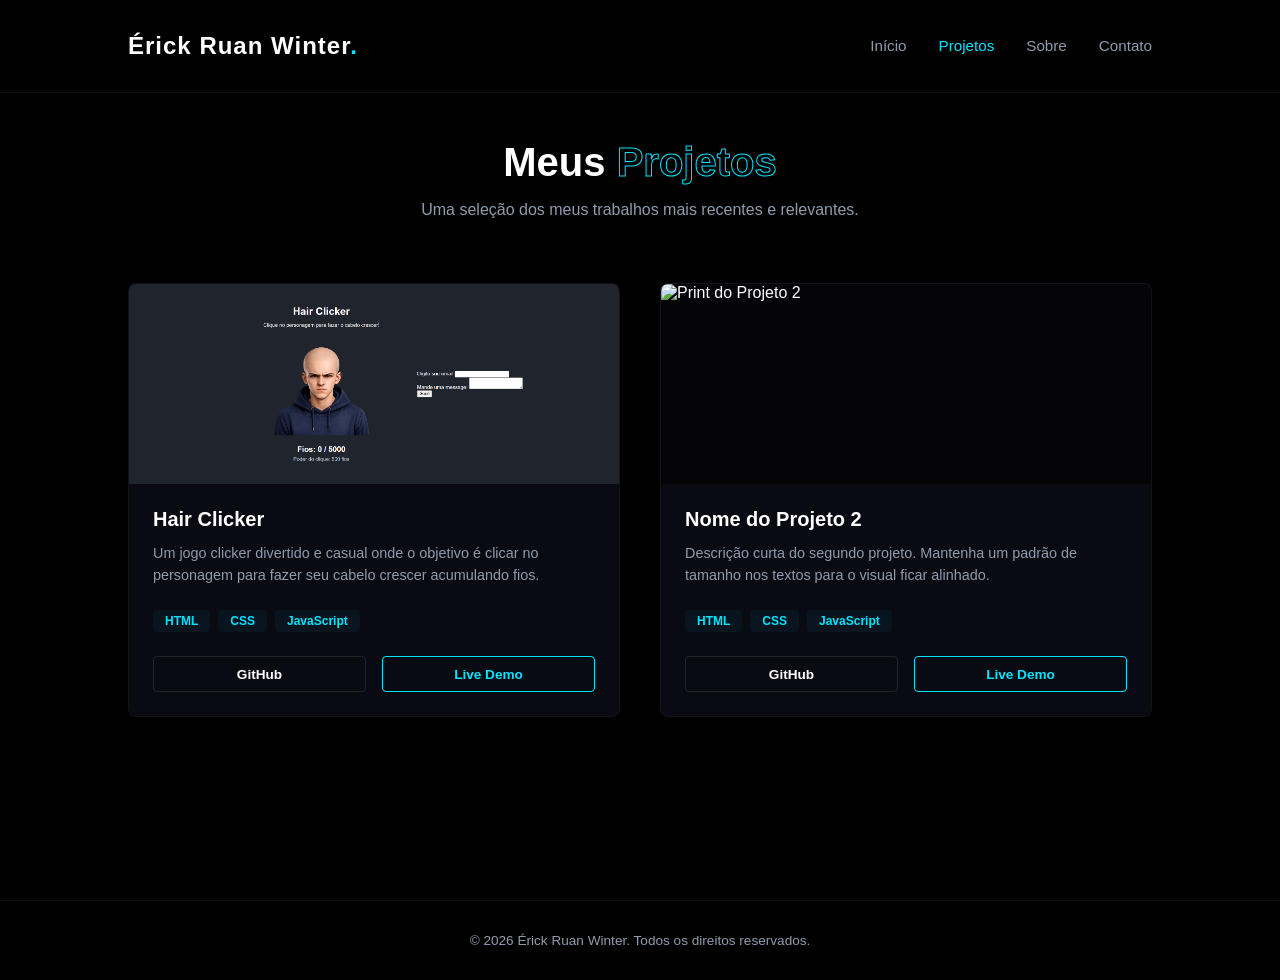
==== projetos.html @ 3fa85f66 "primeiro teste" ====
<!DOCTYPE html>
<html lang="pt-BR">
<head>
    <meta charset="UTF-8">
    <meta name="viewport" content="width=device-width, initial-scale=1.0">
    <title>Meus Projetos | Érick Ruan Winter</title>
    <link rel="stylesheet" href="style.css">
</head>
<body>

    <!-- Cabeçalho / Menu -->
    <header class="navbar">
        <div class="logo">Érick Ruan Winter<span>.</span></div>
        <nav>
            <ul class="nav-links">
                <li><a href="index.html">Início</a></li>
                <li><a href="projetos.html" class="active">Projetos</a></li>
                <li><a href="index.html#sobre">Sobre</a></li>
                <li><a href="index.html#contato">Contato</a></li>
            </ul>
        </nav>
    </header>

    <!-- Seção de Projetos -->
    <main class="projects-section">
        <div class="section-header">
            <h1 class="section-title">Meus <span>Projetos</span></h1>
            <p class="section-subtitle">Uma seleção dos meus trabalhos mais recentes e relevantes.</p>
        </div>

        <div class="projects-grid">
            
            <!-- CARD DE PROJETO 1 -->
            <div class="project-card">
                <div class="project-image">
                    <!-- CORRIGIDO: Adicionado Fotos/ antes do nome da imagem -->
                    <img src="Fotos/JoguinCareca.png" alt="Print do Projeto 1">
                </div>
                <div class="project-info">
                    <h3 class="project-name">Hair Clicker</h3>
                    <p class="project-text">Um jogo clicker divertido e casual onde o objetivo é clicar no personagem para fazer seu cabelo crescer acumulando fios.</p>
                    <div class="project-tags">
                        <span>HTML</span>
                        <span>CSS</span>
                        <span>JavaScript</span>
                    </div>
                    <div class="project-links">
                        <a href="https://github.com/InvernoDeVerao" target="_blank" class="proj-link-btn">GitHub</a>
                        <a href="https://2bb8faba.bloguisinho-do-erick-animal.pages.dev" target="_blank" class="proj-link-btn active-btn">Live Demo</a>
                    </div>
                </div>
            </div>

            <!-- CARD DE PROJETO 2 -->
            <div class="project-card">
                <div class="project-image">
                    <img src="projeto2.jpg" alt="Print do Projeto 2">
                </div>
                <div class="project-info">
                    <h3 class="project-name">Nome do Projeto 2</h3>
                    <p class="project-text">Descrição curta do segundo projeto. Mantenha um padrão de tamanho nos textos para o visual ficar alinhado.</p>
                    <div class="project-tags">
                        <span>HTML</span>
                        <span>CSS</span>
                        <span>JavaScript</span>
                    </div>
                    <div class="project-links">
                        <a href="#" target="_blank" class="proj-link-btn">GitHub</a>
                        <a href="#" target="_blank" class="proj-link-btn active-btn">Live Demo</a>
                    </div>
                </div>
            </div>

        </div>
    </main>

    <!-- Rodapé -->
    <footer class="footer">
        <p>&copy; 2026 Érick Ruan Winter. Todos os direitos reservados.</p>
    </footer>

</body>
</html>
---- style.css ----
* {
    margin: 0;
    padding: 0;
    box-sizing: border-box;
    font-family: 'Segoe UI', Roboto, Helvetica, Arial, sans-serif;
    scroll-behavior: smooth;
}

/* Variáveis de cores para facilitar mudanças */
:root {
    --bg-total: #000000;
    --bg-card: #0a0a12;
    --primary-blue: #00e5ff; /* Azul cyan vibrante */
    --hover-blue: #008ba3;
    --text-main: #ffffff;
    --text-muted: #8f9cae;
}

body {
    background-color: var(--bg-total);
    color: var(--text-main);
    overflow-x: hidden;
}

/* Cabeçalho / Navbar */
.navbar {
    display: flex;
    justify-content: space-between;
    align-items: center;
    padding: 2rem 10%;
    position: fixed;
    width: 100%;
    top: 0;
    z-index: 1000;
    background: rgba(0, 0, 0, 0.8);
    backdrop-filter: blur(10px);
    border-bottom: 1px solid rgba(255, 255, 255, 0.05);
}

.logo {
    font-size: 1.5rem;
    font-weight: 700;
    letter-spacing: 1px;
}

.logo span {
    color: var(--primary-blue);
}

.nav-links {
    display: flex;
    list-style: none;
    gap: 2rem;
}

.nav-links a {
    color: var(--text-muted);
    text-decoration: none;
    font-size: 0.95rem;
    transition: color 0.3s ease;
}

.nav-links a:hover, 
.nav-links a.active {
    color: var(--primary-blue);
}

/* Seção Hero */
.hero {
    min-height: 100vh;
    display: flex;
    align-items: center;
    padding: 0 10%;
    background: radial-gradient(circle at 80% 20%, rgba(0, 229, 255, 0.07) 0%, rgba(0, 0, 0, 0) 50%);
}

.hero-content {
    max-width: 600px;
}

.subtitle {
    color: var(--primary-blue);
    font-size: 1rem;
    text-transform: uppercase;
    letter-spacing: 2px;
    margin-bottom: 1rem;
}

.title {
    font-size: 3.5rem;
    font-weight: 800;
    line-height: 1.2;
    margin-bottom: 1.5rem;
}

.title span {
    color: transparent;
    -webkit-text-stroke: 1px var(--primary-blue);
}

.description {
    color: var(--text-muted);
    font-size: 1.1rem;
    line-height: 1.6;
    margin-bottom: 2.5rem;
}

/* Botões */
.cta-buttons {
    display: flex;
    gap: 1.5rem;
}

.btn-primary {
    background-color: var(--primary-blue);
    color: var(--bg-total);
    padding: 0.8rem 2rem;
    border-radius: 4px;
    text-decoration: none;
    font-weight: 600;
    transition: background-color 0.3s ease, transform 0.3s ease;
}

.btn-primary:hover {
    background-color: var(--hover-blue);
    transform: translateY(-2px);
}

.btn-secondary {
    border: 1px solid rgba(255, 255, 255, 0.1);
    color: var(--text-main);
    padding: 0.8rem 2rem;
    border-radius: 4px;
    text-decoration: none;
    font-weight: 500;
    transition: border-color 0.3s ease, color 0.3s ease;
}

.btn-secondary:hover {
    border-color: var(--primary-blue);
    color: var(--primary-blue);
}

/* Rodapé */
.footer {
    text-align: center;
    padding: 2rem;
    font-size: 0.85rem;
    color: var(--text-muted);
    border-top: 1px solid rgba(255, 255, 255, 0.05);
}

/* ==========================================================================
   NOVOS ESTILOS ADICIONADOS PARA A PÁGINA DE PROJETOS
   ========================================================================== */

.projects-section {
    padding: 140px 10% 60px 10%;
    min-height: 100vh;
}

.section-header {
    text-align: center;
    margin-bottom: 4rem;
}

.section-title {
    font-size: 2.5rem;
    font-weight: 800;
    margin-bottom: 1rem;
}

.section-title span {
    color: transparent;
    -webkit-text-stroke: 1px var(--primary-blue);
}

.section-subtitle {
    color: var(--text-muted);
    font-size: 1rem;
}

.projects-grid {
    display: grid;
    grid-template-columns: repeat(auto-fit, minmax(300px, 1fr));
    gap: 2.5rem;
}

.project-card {
    background-color: var(--bg-card);
    border: 1px solid rgba(255, 255, 255, 0.03);
    border-radius: 8px;
    overflow: hidden;
    transition: transform 0.3s ease, border-color 0.3s ease;
}

.project-card:hover {
    transform: translateY(-5px);
    border-color: rgba(0, 229, 255, 0.2);
}

.project-image {
    width: 100%;
    height: 200px;
    background-color: #050508;
    overflow: hidden;
}

.project-image img {
    width: 100%;
    height: 100%;
    object-fit: cover;
    transition: transform 0.5s ease;
}

.project-card:hover .project-image img {
    transform: scale(1.05);
}

.project-info {
    padding: 1.5rem;
}

.project-name {
    font-size: 1.25rem;
    margin-bottom: 0.75rem;
}

.project-text {
    color: var(--text-muted);
    font-size: 0.9rem;
    line-height: 1.5;
    margin-bottom: 1.5rem;
}

.project-tags {
    display: flex;
    flex-wrap: wrap;
    gap: 0.5rem;
    margin-bottom: 1.5rem;
}

.project-tags span {
    background: rgba(0, 229, 255, 0.05);
    color: var(--primary-blue);
    font-size: 0.75rem;
    font-weight: 600;
    padding: 0.25rem 0.75rem;
    border-radius: 4px;
}

.project-links {
    display: flex;
    gap: 1rem;
}

.proj-link-btn {
    flex: 1;
    text-align: center;
    padding: 0.6rem;
    font-size: 0.85rem;
    font-weight: 600;
    text-decoration: none;
    border-radius: 4px;
    color: var(--text-main);
    border: 1px solid rgba(255, 255, 255, 0.1);
    transition: background 0.3s, border 0.3s, color 0.3s;
}

.proj-link-btn:hover {
    border-color: var(--primary-blue);
    color: var(--primary-blue);
}

.proj-link-btn.active-btn {
    background-color: transparent;
    border-color: var(--primary-blue);
    color: var(--primary-blue);
}

.proj-link-btn.active-btn:hover {
    background-color: var(--primary-blue);
    color: var(--bg-total);
}
/* ==========================================================================
   ESTILOS DA SEÇÃO DE CONTATO
   ========================================================================== */

.contact-section {
    padding: 100px 10%;
    min-height: 80vh;
    display: flex;
    align-items: center;
    border-top: 1px solid rgba(255, 255, 255, 0.02);
    background: radial-gradient(circle at 10% 80%, rgba(0, 229, 255, 0.04) 0%, rgba(0, 0, 0, 0) 50%);
}

.contact-container {
    display: grid;
    grid-template-columns: repeat(auto-fit, minmax(320px, 1fr));
    gap: 4rem;
    width: 100%;
}

.contact-title {
    font-size: 2.5rem;
    font-weight: 800;
    margin-bottom: 1.5rem;
}

.contact-title span {
    color: transparent;
    -webkit-text-stroke: 1px var(--primary-blue);
}

.contact-description {
    color: var(--text-muted);
    font-size: 1rem;
    line-height: 1.6;
    margin-bottom: 2.5rem;
}

/* Botões de Redes Sociais */
.social-links {
    display: flex;
    flex-direction: column;
    gap: 1rem;
    max-width: 250px;
}

.social-btn {
    display: block;
    text-align: center;
    padding: 0.8rem;
    border-radius: 4px;
    text-decoration: none;
    font-weight: 600;
    font-size: 0.95rem;
    transition: transform 0.3s, background-color 0.3s, border-color 0.3s;
}

.social-btn.whatsapp {
    background-color: transparent;
    border: 1px solid #25d366;
    color: #25d366;
}

.social-btn.whatsapp:hover {
    background-color: #25d366;
    color: #000;
    transform: translateX(5px);
}

.social-btn.instagram {
    background-color: transparent;
    border: 1px solid #e1306c;
    color: #e1306c;
}

.social-btn.instagram:hover {
    background-color: #e1306c;
    color: #fff;
    transform: translateX(5px);
}

/* Estrutura do Formulário */
.contact-form-container {
    background-color: var(--bg-card);
    padding: 2.5rem;
    border-radius: 8px;
    border: 1px solid rgba(255, 255, 255, 0.02);
}

.contact-form {
    display: flex;
    flex-direction: column;
    gap: 1.5rem;
}

.form-group {
    display: flex;
    flex-direction: column;
    gap: 0.5rem;
}

.form-group label {
    font-size: 0.85rem;
    color: var(--text-muted);
    font-weight: 500;
    letter-spacing: 0.5px;
}

.form-group input,
.form-group textarea {
    background-color: rgba(0, 0, 0, 0.5);
    border: 1px solid rgba(255, 255, 255, 0.1);
    padding: 0.8rem;
    border-radius: 4px;
    color: var(--text-main);
    font-size: 0.95rem;
    transition: border-color 0.3s, box-shadow 0.3s;
}

.form-group input:focus,
.form-group textarea:focus {
    outline: none;
    border-color: var(--primary-blue);
    box-shadow: 0 0 10px rgba(0, 229, 255, 0.1);
}

/* Botão de Enviar */
.btn-submit {
    background-color: var(--primary-blue);
    color: var(--bg-total);
    border: none;
    padding: 1rem;
    border-radius: 4px;
    font-weight: 600;
    font-size: 0.95rem;
    cursor: pointer;
    transition: background-color 0.3s, transform 0.3s;
}

.btn-submit:hover {
    background-color: var(--hover-blue);
    transform: translateY(-2px);
}
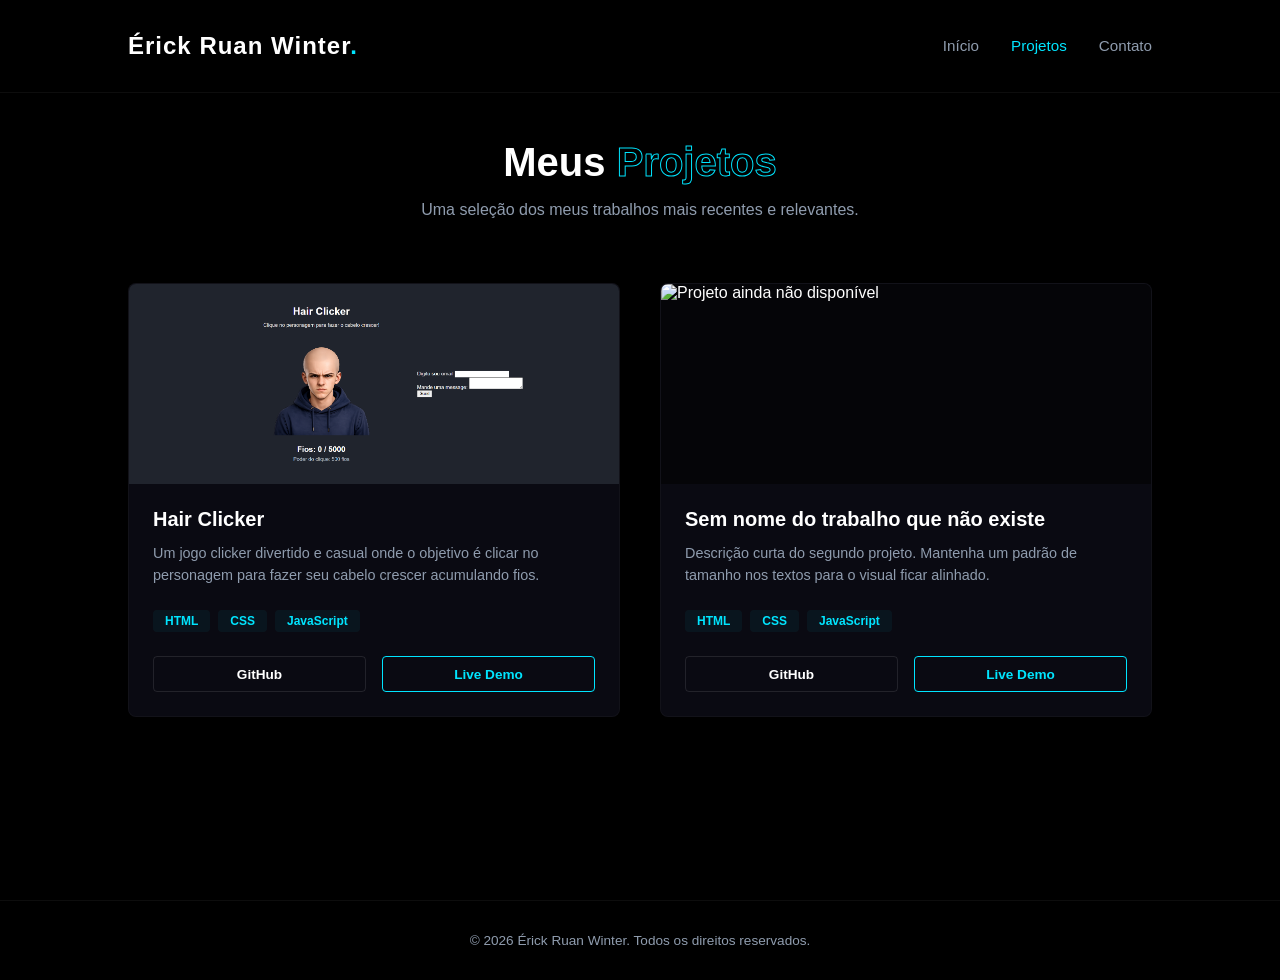
==== commit 03201a26: "arrumando botões" ====
--- a/projetos.html
+++ b/projetos.html
@@ -3,81 +3,170 @@
 <head>
     <meta charset="UTF-8">
     <meta name="viewport" content="width=device-width, initial-scale=1.0">
+
     <title>Meus Projetos | Érick Ruan Winter</title>
+
     <link rel="stylesheet" href="style.css">
 </head>
+
 <body>
 
     <!-- Cabeçalho / Menu -->
     <header class="navbar">
-        <div class="logo">Érick Ruan Winter<span>.</span></div>
+
+        <div class="logo">
+            Érick Ruan Winter<span>.</span>
+        </div>
+
         <nav>
             <ul class="nav-links">
-                <li><a href="index.html">Início</a></li>
-                <li><a href="projetos.html" class="active">Projetos</a></li>
-                <li><a href="index.html#sobre">Sobre</a></li>
-                <li><a href="index.html#contato">Contato</a></li>
+
+                <li>
+                    <a href="index.html">
+                        Início
+                    </a>
+                </li>
+
+                <li>
+                    <a href="projetos.html" class="active">
+                        Projetos
+                    </a>
+                </li>
+
+                <li>
+                    <a href="index.html#contato">
+                        Contato
+                    </a>
+                </li>
+
             </ul>
         </nav>
+
     </header>
 
     <!-- Seção de Projetos -->
     <main class="projects-section">
+
         <div class="section-header">
-            <h1 class="section-title">Meus <span>Projetos</span></h1>
-            <p class="section-subtitle">Uma seleção dos meus trabalhos mais recentes e relevantes.</p>
+
+            <h1 class="section-title">
+                Meus <span>Projetos</span>
+            </h1>
+
+            <p class="section-subtitle">
+                Uma seleção dos meus trabalhos mais recentes e relevantes.
+            </p>
+
         </div>
 
         <div class="projects-grid">
-            
-            <!-- CARD DE PROJETO 1 -->
+
+            <!-- Projeto 1 -->
             <div class="project-card">
+
                 <div class="project-image">
-                    <!-- CORRIGIDO: Adicionado Fotos/ antes do nome da imagem -->
-                    <img src="Fotos/JoguinCareca.png" alt="Print do Projeto 1">
+                    <img
+                        src="Fotos/JoguinCareca.png"
+                        alt="Imagem do projeto Hair Clicker"
+                    >
                 </div>
+
                 <div class="project-info">
-                    <h3 class="project-name">Hair Clicker</h3>
-                    <p class="project-text">Um jogo clicker divertido e casual onde o objetivo é clicar no personagem para fazer seu cabelo crescer acumulando fios.</p>
+
+                    <h3 class="project-name">
+                        Hair Clicker
+                    </h3>
+
+                    <p class="project-text">
+                        Um jogo clicker divertido e casual onde o objetivo é clicar no personagem para fazer seu cabelo crescer acumulando fios.
+                    </p>
+
                     <div class="project-tags">
                         <span>HTML</span>
                         <span>CSS</span>
                         <span>JavaScript</span>
                     </div>
+
                     <div class="project-links">
-                        <a href="https://github.com/InvernoDeVerao" target="_blank" class="proj-link-btn">GitHub</a>
-                        <a href="https://2bb8faba.bloguisinho-do-erick-animal.pages.dev" target="_blank" class="proj-link-btn active-btn">Live Demo</a>
+
+                        <a
+                            href="https://github.com/InvernoDeVerao"
+                            target="_blank"
+                            rel="noopener noreferrer"
+                            class="proj-link-btn"
+                        >
+                            GitHub
+                        </a>
+
+                        <a
+                            href="https://2bb8faba.bloguisinho-do-erick-animal.pages.dev"
+                            target="_blank"
+                            rel="noopener noreferrer"
+                            class="proj-link-btn active-btn"
+                        >
+                            Live Demo
+                        </a>
+
                     </div>
+
                 </div>
+
             </div>
 
-            <!-- CARD DE PROJETO 2 -->
+            <!-- Projeto 2 -->
             <div class="project-card">
+
                 <div class="project-image">
-                    <img src="projeto2.jpg" alt="Print do Projeto 2">
+                    <img
+                        src="projeto2.jpg"
+                        alt="Projeto ainda não disponível"
+                    >
                 </div>
+
                 <div class="project-info">
-                    <h3 class="project-name">Nome do Projeto 2</h3>
-                    <p class="project-text">Descrição curta do segundo projeto. Mantenha um padrão de tamanho nos textos para o visual ficar alinhado.</p>
+
+                    <h3 class="project-name">
+                        Sem nome do trabalho que não existe
+                    </h3>
+
+                    <p class="project-text">
+                        Descrição curta do segundo projeto. Mantenha um padrão de tamanho nos textos para o visual ficar alinhado.
+                    </p>
+
                     <div class="project-tags">
                         <span>HTML</span>
                         <span>CSS</span>
                         <span>JavaScript</span>
                     </div>
+
                     <div class="project-links">
-                        <a href="#" target="_blank" class="proj-link-btn">GitHub</a>
-                        <a href="#" target="_blank" class="proj-link-btn active-btn">Live Demo</a>
+
+                        <a href="#" class="proj-link-btn">
+                            GitHub
+                        </a>
+
+                        <a href="#" class="proj-link-btn active-btn">
+                            Live Demo
+                        </a>
+
                     </div>
+
                 </div>
+
             </div>
 
         </div>
+
     </main>
 
     <!-- Rodapé -->
     <footer class="footer">
-        <p>&copy; 2026 Érick Ruan Winter. Todos os direitos reservados.</p>
+
+        <p>
+            &copy; 2026 Érick Ruan Winter. Todos os direitos reservados.
+        </p>
+
     </footer>
 
 </body>
-</html>
+</html>
--- a/style.css
+++ b/style.css
@@ -6,11 +6,11 @@
     scroll-behavior: smooth;
 }
 
-/* Variáveis de cores para facilitar mudanças */
+/* Variáveis de cores */
 :root {
     --bg-total: #000000;
     --bg-card: #0a0a12;
-    --primary-blue: #00e5ff; /* Azul cyan vibrante */
+    --primary-blue: #00e5ff;
     --hover-blue: #008ba3;
     --text-main: #ffffff;
     --text-muted: #8f9cae;
@@ -60,7 +60,7 @@
     transition: color 0.3s ease;
 }
 
-.nav-links a:hover, 
+.nav-links a:hover,
 .nav-links a.active {
     color: var(--primary-blue);
 }
@@ -71,7 +71,11 @@
     display: flex;
     align-items: center;
     padding: 0 10%;
-    background: radial-gradient(circle at 80% 20%, rgba(0, 229, 255, 0.07) 0%, rgba(0, 0, 0, 0) 50%);
+    background: radial-gradient(
+        circle at 80% 20%,
+        rgba(0, 229, 255, 0.07) 0%,
+        rgba(0, 0, 0, 0) 50%
+    );
 }
 
 .hero-content {
@@ -105,7 +109,7 @@
     margin-bottom: 2.5rem;
 }
 
-/* Botões */
+/* Botões principais */
 .cta-buttons {
     display: flex;
     gap: 1.5rem;
@@ -118,7 +122,9 @@
     border-radius: 4px;
     text-decoration: none;
     font-weight: 600;
-    transition: background-color 0.3s ease, transform 0.3s ease;
+    transition:
+        background-color 0.3s ease,
+        transform 0.3s ease;
 }
 
 .btn-primary:hover {
@@ -133,7 +139,9 @@
     border-radius: 4px;
     text-decoration: none;
     font-weight: 500;
-    transition: border-color 0.3s ease, color 0.3s ease;
+    transition:
+        border-color 0.3s ease,
+        color 0.3s ease;
 }
 
 .btn-secondary:hover {
@@ -151,11 +159,11 @@
 }
 
 /* ==========================================================================
-   NOVOS ESTILOS ADICIONADOS PARA A PÁGINA DE PROJETOS
+   PÁGINA DE PROJETOS
    ========================================================================== */
 
 .projects-section {
-    padding: 140px 10% 60px 10%;
+    padding: 140px 10% 60px;
     min-height: 100vh;
 }
 
@@ -191,7 +199,9 @@
     border: 1px solid rgba(255, 255, 255, 0.03);
     border-radius: 8px;
     overflow: hidden;
-    transition: transform 0.3s ease, border-color 0.3s ease;
+    transition:
+        transform 0.3s ease,
+        border-color 0.3s ease;
 }
 
 .project-card:hover {
@@ -264,7 +274,10 @@
     border-radius: 4px;
     color: var(--text-main);
     border: 1px solid rgba(255, 255, 255, 0.1);
-    transition: background 0.3s, border 0.3s, color 0.3s;
+    transition:
+        background 0.3s,
+        border 0.3s,
+        color 0.3s;
 }
 
 .proj-link-btn:hover {
@@ -282,8 +295,9 @@
     background-color: var(--primary-blue);
     color: var(--bg-total);
 }
+
 /* ==========================================================================
-   ESTILOS DA SEÇÃO DE CONTATO
+   SEÇÃO DE CONTATO
    ========================================================================== */
 
 .contact-section {
@@ -291,8 +305,13 @@
     min-height: 80vh;
     display: flex;
     align-items: center;
+    scroll-margin-top: 100px;
     border-top: 1px solid rgba(255, 255, 255, 0.02);
-    background: radial-gradient(circle at 10% 80%, rgba(0, 229, 255, 0.04) 0%, rgba(0, 0, 0, 0) 50%);
+    background: radial-gradient(
+        circle at 10% 80%,
+        rgba(0, 229, 255, 0.04) 0%,
+        rgba(0, 0, 0, 0) 50%
+    );
 }
 
 .contact-container {
@@ -320,50 +339,56 @@
     margin-bottom: 2.5rem;
 }
 
-/* Botões de Redes Sociais */
-.social-links {
+/* Informações de contato */
+.contact-details {
     display: flex;
     flex-direction: column;
     gap: 1rem;
-    max-width: 250px;
-}
-
-.social-btn {
-    display: block;
-    text-align: center;
-    padding: 0.8rem;
-    border-radius: 4px;
-    text-decoration: none;
-    font-weight: 600;
-    font-size: 0.95rem;
-    transition: transform 0.3s, background-color 0.3s, border-color 0.3s;
-}
-
-.social-btn.whatsapp {
+    max-width: 300px;
+}
+
+.contact-item {
+    display: flex;
+    flex-direction: column;
+    gap: 0.35rem;
+    padding: 1rem 1.2rem;
+    border-radius: 4px;
     background-color: transparent;
+    cursor: default;
+}
+
+/* WhatsApp */
+.contact-item.whatsapp {
     border: 1px solid #25d366;
+}
+
+.contact-item.whatsapp .contact-label {
     color: #25d366;
 }
 
-.social-btn.whatsapp:hover {
-    background-color: #25d366;
-    color: #000;
-    transform: translateX(5px);
-}
-
-.social-btn.instagram {
-    background-color: transparent;
+/* Instagram */
+.contact-item.instagram {
     border: 1px solid #e1306c;
+}
+
+.contact-item.instagram .contact-label {
     color: #e1306c;
 }
 
-.social-btn.instagram:hover {
-    background-color: #e1306c;
-    color: #fff;
-    transform: translateX(5px);
-}
-
-/* Estrutura do Formulário */
+.contact-label {
+    font-size: 0.8rem;
+    font-weight: 600;
+    text-transform: uppercase;
+    letter-spacing: 1px;
+}
+
+.contact-value {
+    color: var(--text-main);
+    font-size: 1rem;
+    font-weight: 600;
+}
+
+/* Estrutura do formulário */
 .contact-form-container {
     background-color: var(--bg-card);
     padding: 2.5rem;
@@ -392,13 +417,21 @@
 
 .form-group input,
 .form-group textarea {
+    width: 100%;
     background-color: rgba(0, 0, 0, 0.5);
     border: 1px solid rgba(255, 255, 255, 0.1);
     padding: 0.8rem;
     border-radius: 4px;
     color: var(--text-main);
     font-size: 0.95rem;
-    transition: border-color 0.3s, box-shadow 0.3s;
+    transition:
+        border-color 0.3s,
+        box-shadow 0.3s;
+}
+
+.form-group textarea {
+    resize: vertical;
+    min-height: 120px;
 }
 
 .form-group input:focus,
@@ -408,7 +441,7 @@
     box-shadow: 0 0 10px rgba(0, 229, 255, 0.1);
 }
 
-/* Botão de Enviar */
+/* Botão de enviar */
 .btn-submit {
     background-color: var(--primary-blue);
     color: var(--bg-total);
@@ -418,10 +451,12 @@
     font-weight: 600;
     font-size: 0.95rem;
     cursor: pointer;
-    transition: background-color 0.3s, transform 0.3s;
+    transition:
+        background-color 0.3s,
+        transform 0.3s;
 }
 
 .btn-submit:hover {
     background-color: var(--hover-blue);
     transform: translateY(-2px);
-}
+}
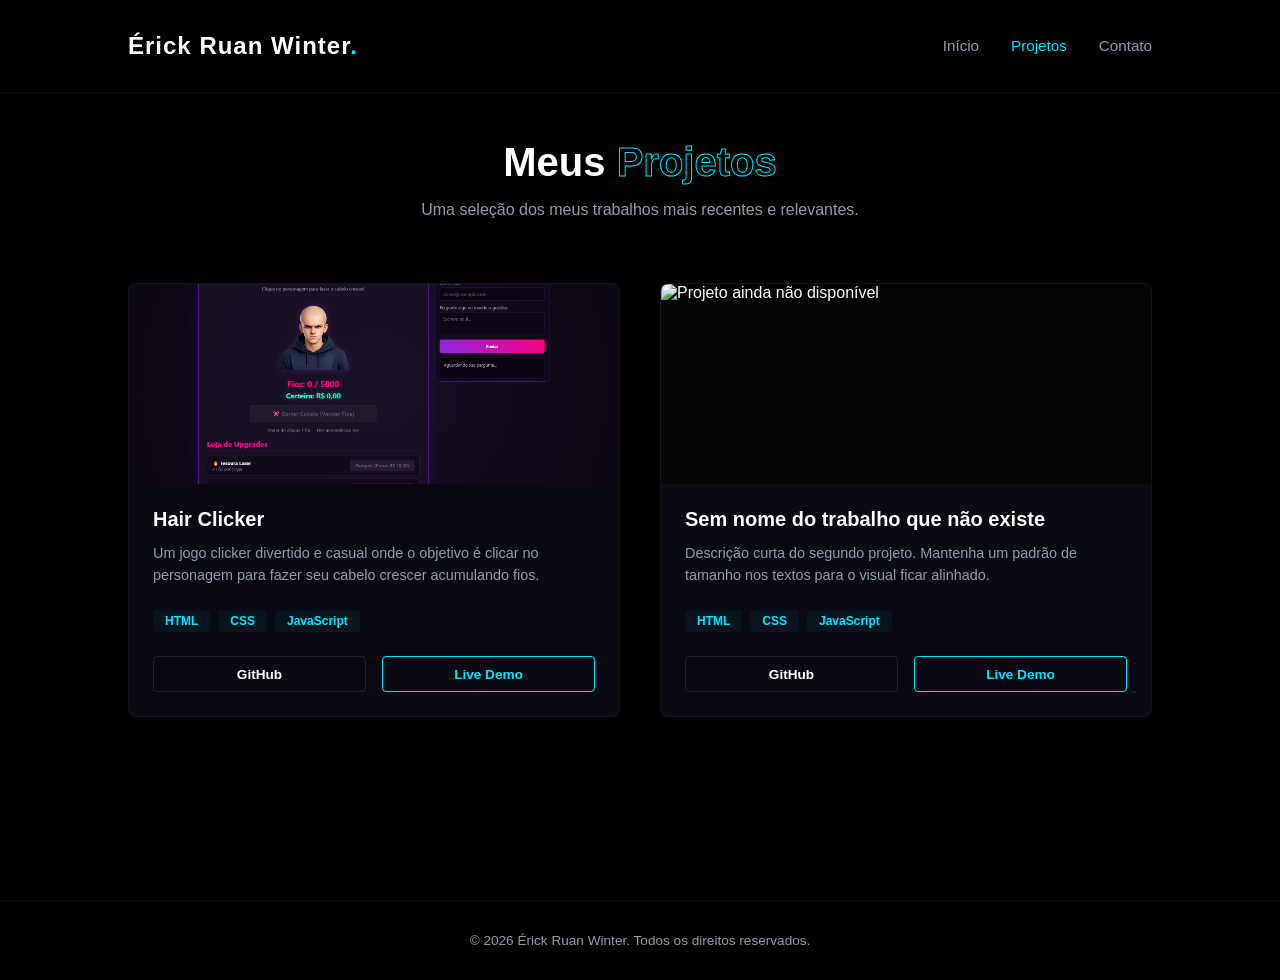
==== commit a9a1d772: "mudei a foto" ====
--- a/projetos.html
+++ b/projetos.html
@@ -99,7 +99,7 @@
                         </a>
 
                         <a
-                            href="https://2bb8faba.bloguisinho-do-erick-animal.pages.dev"
+                            href="https://4a4723cf.bloguisinho-do-erick-animal.pages.dev"
                             target="_blank"
                             rel="noopener noreferrer"
                             class="proj-link-btn active-btn"
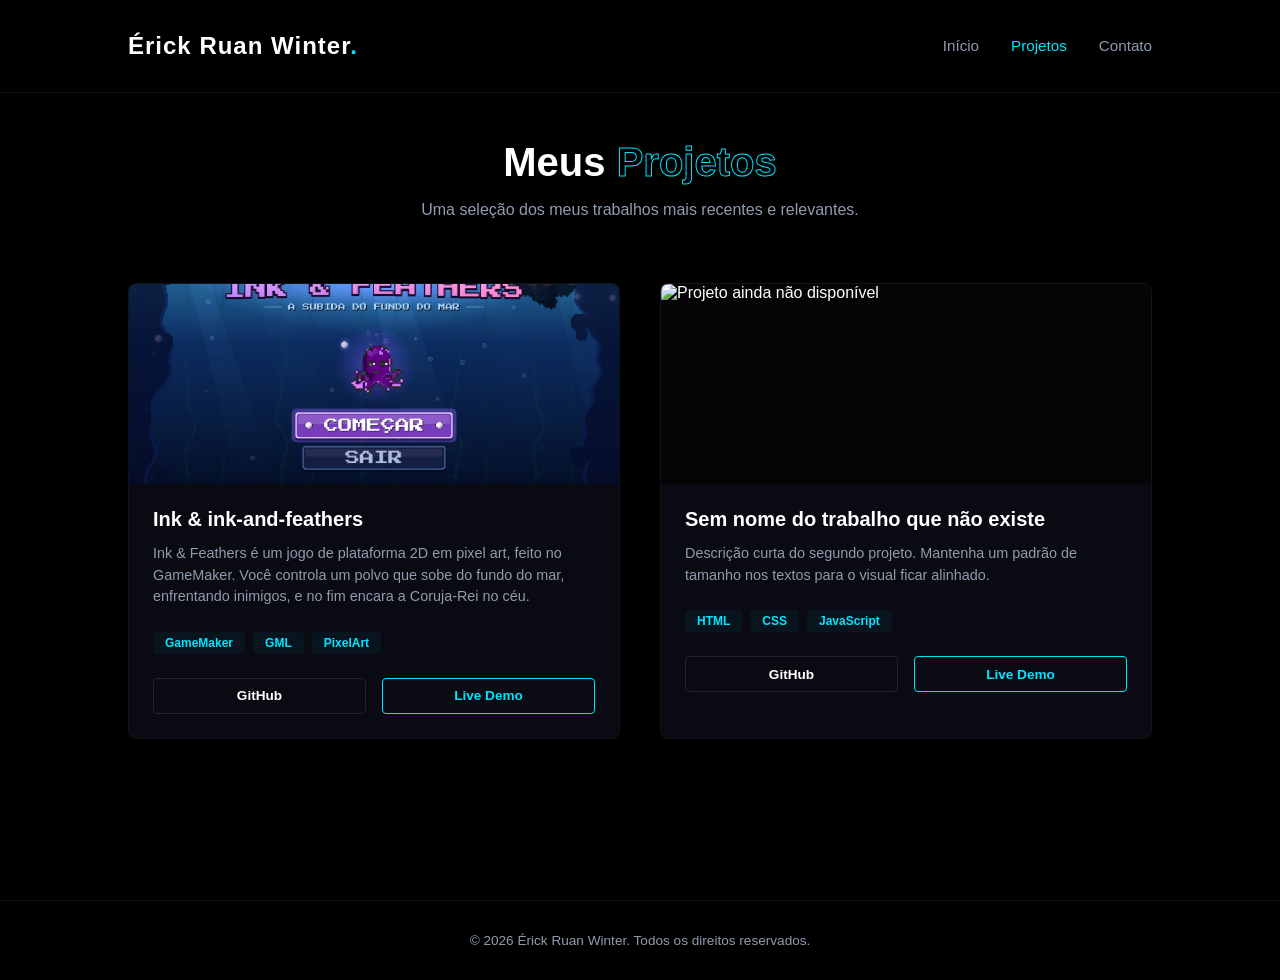
==== commit 936a9aa1: "mudei o jogo" ====
--- a/projetos.html
+++ b/projetos.html
@@ -66,25 +66,25 @@
 
                 <div class="project-image">
                     <img
-                        src="Fotos/JoguinCareca.png"
-                        alt="Imagem do projeto Hair Clicker"
+                        src="Fotos/Fototop.jpeg"
+                        alt="Imagem do Jogo do TDS"
                     >
                 </div>
 
                 <div class="project-info">
 
                     <h3 class="project-name">
-                        Hair Clicker
+                        Ink & ink-and-feathers
                     </h3>
 
                     <p class="project-text">
-                        Um jogo clicker divertido e casual onde o objetivo é clicar no personagem para fazer seu cabelo crescer acumulando fios.
+                        Ink & Feathers é um jogo de plataforma 2D em pixel art, feito no GameMaker. Você controla um polvo que sobe do fundo do mar, enfrentando inimigos, e no fim encara a Coruja-Rei no céu.
                     </p>
 
                     <div class="project-tags">
-                        <span>HTML</span>
-                        <span>CSS</span>
-                        <span>JavaScript</span>
+                        <span>GameMaker</span>
+                        <span>GML</span>
+                        <span>PixelArt</span>
                     </div>
 
                     <div class="project-links">
@@ -99,7 +99,7 @@
                         </a>
 
                         <a
-                            href="https://4a4723cf.bloguisinho-do-erick-animal.pages.dev"
+                            href="https://gx.games/games/0mn10e/ink-and-feathers/tracks/4d02bb32-34fd-4b67-b758-dcd56f2249ed/"
                             target="_blank"
                             rel="noopener noreferrer"
                             class="proj-link-btn active-btn"
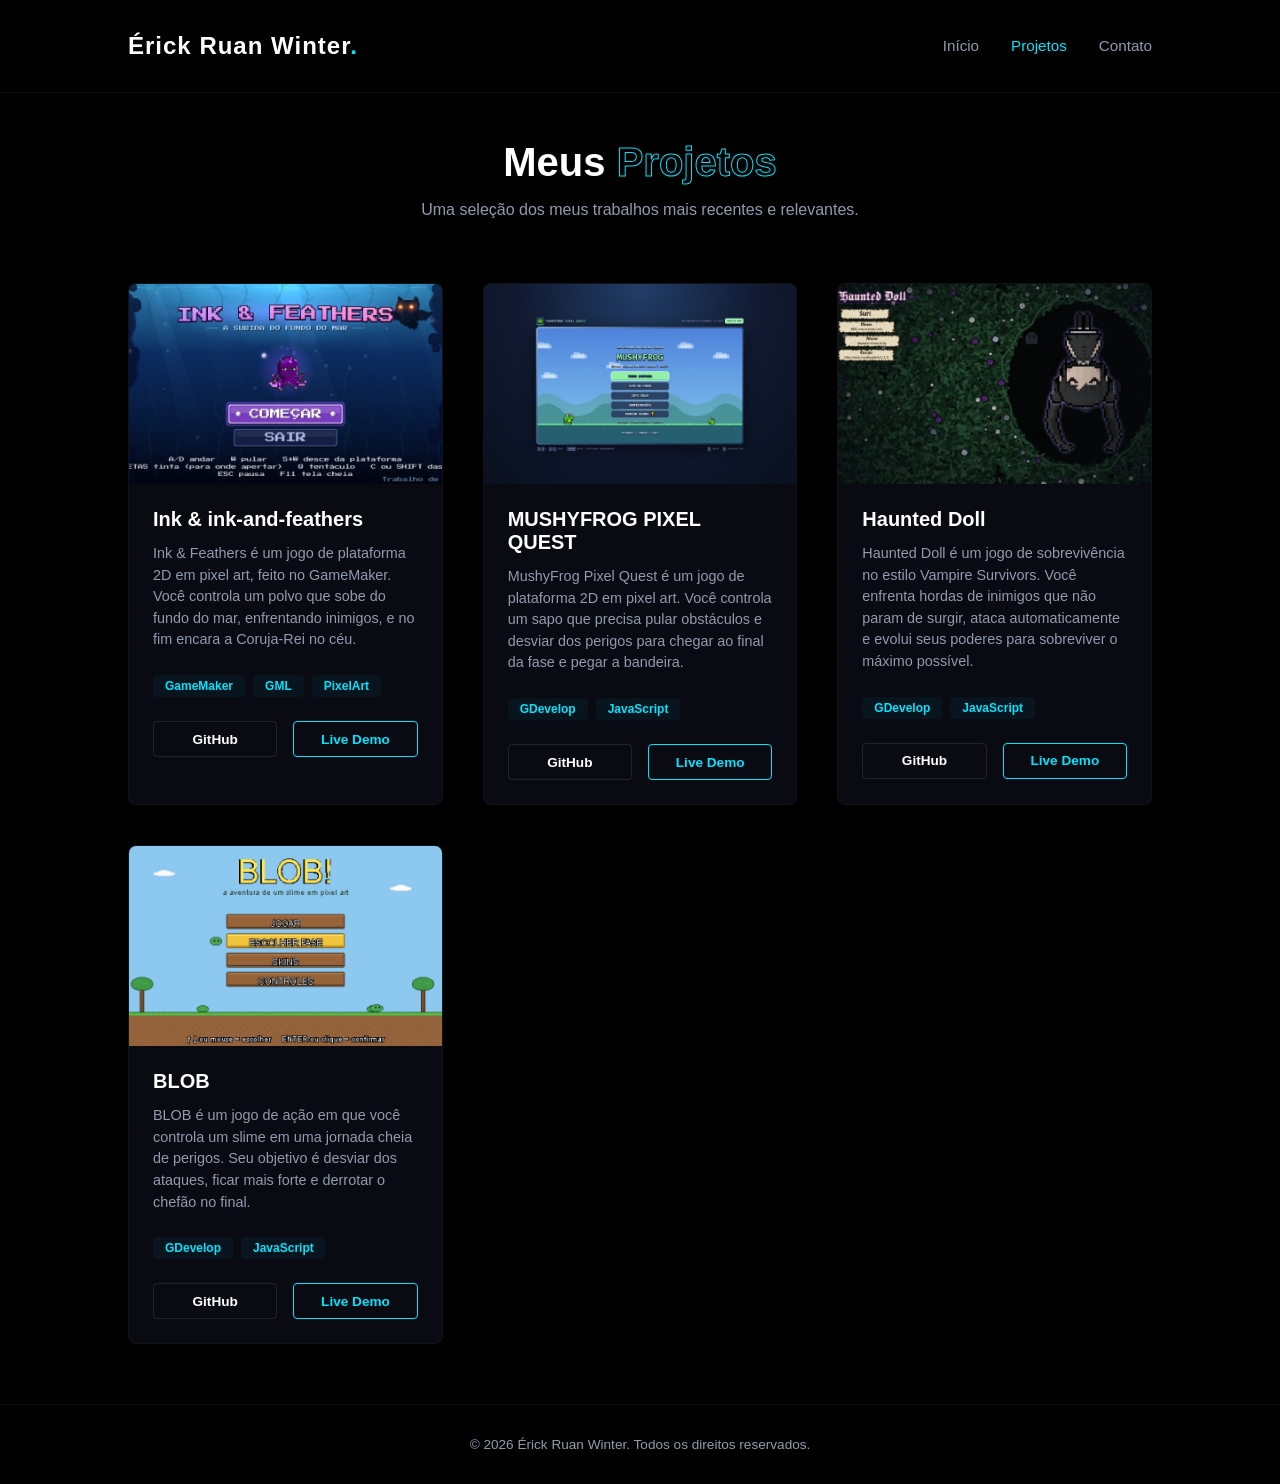
==== commit 1e0b52c1: "coloquei mais 2 jogos" ====
--- a/projetos.html
+++ b/projetos.html
@@ -118,34 +118,140 @@
 
                 <div class="project-image">
                     <img
-                        src="projeto2.jpg"
-                        alt="Projeto ainda não disponível"
-                    >
-                </div>
-
-                <div class="project-info">
-
-                    <h3 class="project-name">
-                        Sem nome do trabalho que não existe
-                    </h3>
-
-                    <p class="project-text">
-                        Descrição curta do segundo projeto. Mantenha um padrão de tamanho nos textos para o visual ficar alinhado.
-                    </p>
-
-                    <div class="project-tags">
-                        <span>HTML</span>
-                        <span>CSS</span>
+                        src="Fotos/FotoSapo.jpeg"
+                        alt="Imagem do jogo MushyFrog Pixel Quest"
+                    >
+                </div>
+
+                <div class="project-info">
+
+                    <h3 class="project-name">
+                        MUSHYFROG PIXEL QUEST
+                    </h3>
+
+                    <p class="project-text">
+                        MushyFrog Pixel Quest é um jogo de plataforma 2D em pixel art. Você controla um sapo que precisa pular obstáculos e desviar dos perigos para chegar ao final da fase e pegar a bandeira.
+                    </p>
+
+                    <div class="project-tags">
+                        <span>GDevelop</span>
                         <span>JavaScript</span>
                     </div>
 
                     <div class="project-links">
 
-                        <a href="#" class="proj-link-btn">
-                            GitHub
-                        </a>
-
-                        <a href="#" class="proj-link-btn active-btn">
+                        <a
+                            href="https://github.com/InvernoDeVerao"
+                            target="_blank"
+                            rel="noopener noreferrer"
+                            class="proj-link-btn"
+                        >
+                            GitHub
+                        </a>
+
+                        <a href="https://mushyfrog.mateus-suss.workers.dev/" class="proj-link-btn active-btn">
+                            Live Demo
+                        </a>
+
+                    </div>
+
+                </div>
+
+            </div>
+
+            <!-- Projeto 3 -->
+            <div class="project-card">
+
+                <div class="project-image">
+                    <img
+                        src="Fotos/FotoJogoBetina.jpeg"
+                        alt="Imagem do jogo Haunted Doll"
+                    >
+                </div>
+
+                <div class="project-info">
+
+                    <h3 class="project-name">
+                        Haunted Doll
+                    </h3>
+
+                    <p class="project-text">
+                        Haunted Doll é um jogo de sobrevivência no estilo Vampire Survivors. Você enfrenta hordas de inimigos que não param de surgir, ataca automaticamente e evolui seus poderes para sobreviver o máximo possível.
+                    </p>
+
+                    <div class="project-tags">
+                        <span>GDevelop</span>
+                        <span>JavaScript</span>
+                    </div>
+
+                    <div class="project-links">
+
+                        <a
+                            href="https://github.com/InvernoDeVerao"
+                            target="_blank"
+                            rel="noopener noreferrer"
+                            class="proj-link-btn"
+                        >
+                            GitHub
+                        </a>
+
+                        <a
+                            href="https://haunted-doll.pages.dev/haunted-doll%20(3)"
+                            target="_blank"
+                            rel="noopener noreferrer"
+                            class="proj-link-btn active-btn"
+                        >
+                            Live Demo
+                        </a>
+
+                    </div>
+
+                </div>
+
+            </div>
+
+            <!-- Projeto 4 -->
+            <div class="project-card">
+
+                <div class="project-image">
+                    <img
+                        src="Fotos/FotoJogoGusta.jpeg"
+                        alt="Imagem do jogo BLOB"
+                    >
+                </div>
+
+                <div class="project-info">
+
+                    <h3 class="project-name">
+                        BLOB
+                    </h3>
+
+                    <p class="project-text">
+                        BLOB é um jogo de ação em que você controla um slime em uma jornada cheia de perigos. Seu objetivo é desviar dos ataques, ficar mais forte e derrotar o chefão no final.
+                    </p>
+
+                    <div class="project-tags">
+                        <span>GDevelop</span>
+                        <span>JavaScript</span>
+                    </div>
+
+                    <div class="project-links">
+
+                        <a
+                            href="https://github.com/InvernoDeVerao"
+                            target="_blank"
+                            rel="noopener noreferrer"
+                            class="proj-link-btn"
+                        >
+                            GitHub
+                        </a>
+
+                        <a
+                            href="https://blob-jogo.gs9248719.workers.dev"
+                            target="_blank"
+                            rel="noopener noreferrer"
+                            class="proj-link-btn active-btn"
+                        >
                             Live Demo
                         </a>
 
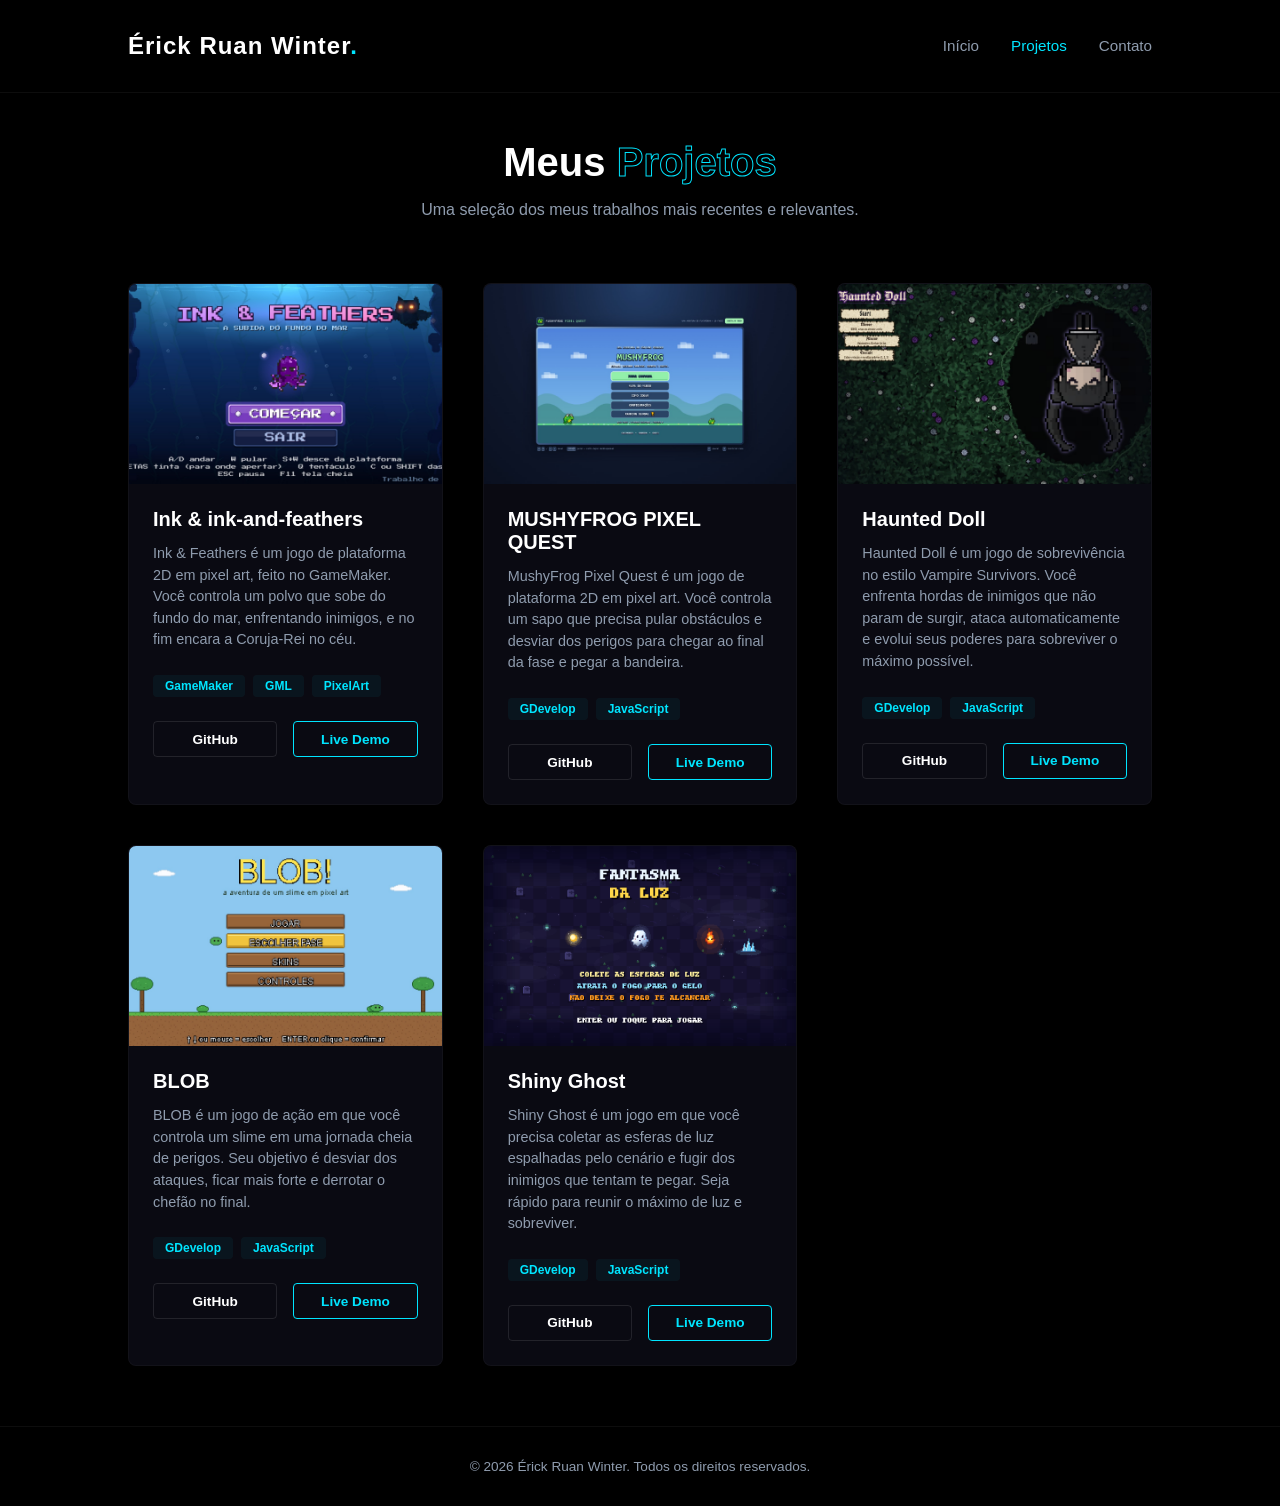
==== commit ee16b7bc: "mais um jogo" ====
--- a/projetos.html
+++ b/projetos.html
@@ -261,6 +261,57 @@
 
             </div>
 
+            <!-- Projeto 5 -->
+            <div class="project-card">
+
+                <div class="project-image">
+                    <img
+                        src="Fotos/FotoShinyGhost.png"
+                        alt="Imagem do jogo Shiny Ghost"
+                    >
+                </div>
+
+                <div class="project-info">
+
+                    <h3 class="project-name">
+                        Shiny Ghost
+                    </h3>
+
+                    <p class="project-text">
+                        Shiny Ghost é um jogo em que você precisa coletar as esferas de luz espalhadas pelo cenário e fugir dos inimigos que tentam te pegar. Seja rápido para reunir o máximo de luz e sobreviver.
+                    </p>
+
+                    <div class="project-tags">
+                        <span>GDevelop</span>
+                        <span>JavaScript</span>
+                    </div>
+
+                    <div class="project-links">
+
+                        <a
+                            href="https://github.com/InvernoDeVerao"
+                            target="_blank"
+                            rel="noopener noreferrer"
+                            class="proj-link-btn"
+                        >
+                            GitHub
+                        </a>
+
+                        <a
+                            href="https://round-dawn-b315.alanmartinsburg.workers.dev/"
+                            target="_blank"
+                            rel="noopener noreferrer"
+                            class="proj-link-btn active-btn"
+                        >
+                            Live Demo
+                        </a>
+
+                    </div>
+
+                </div>
+
+            </div>
+
         </div>
 
     </main>
